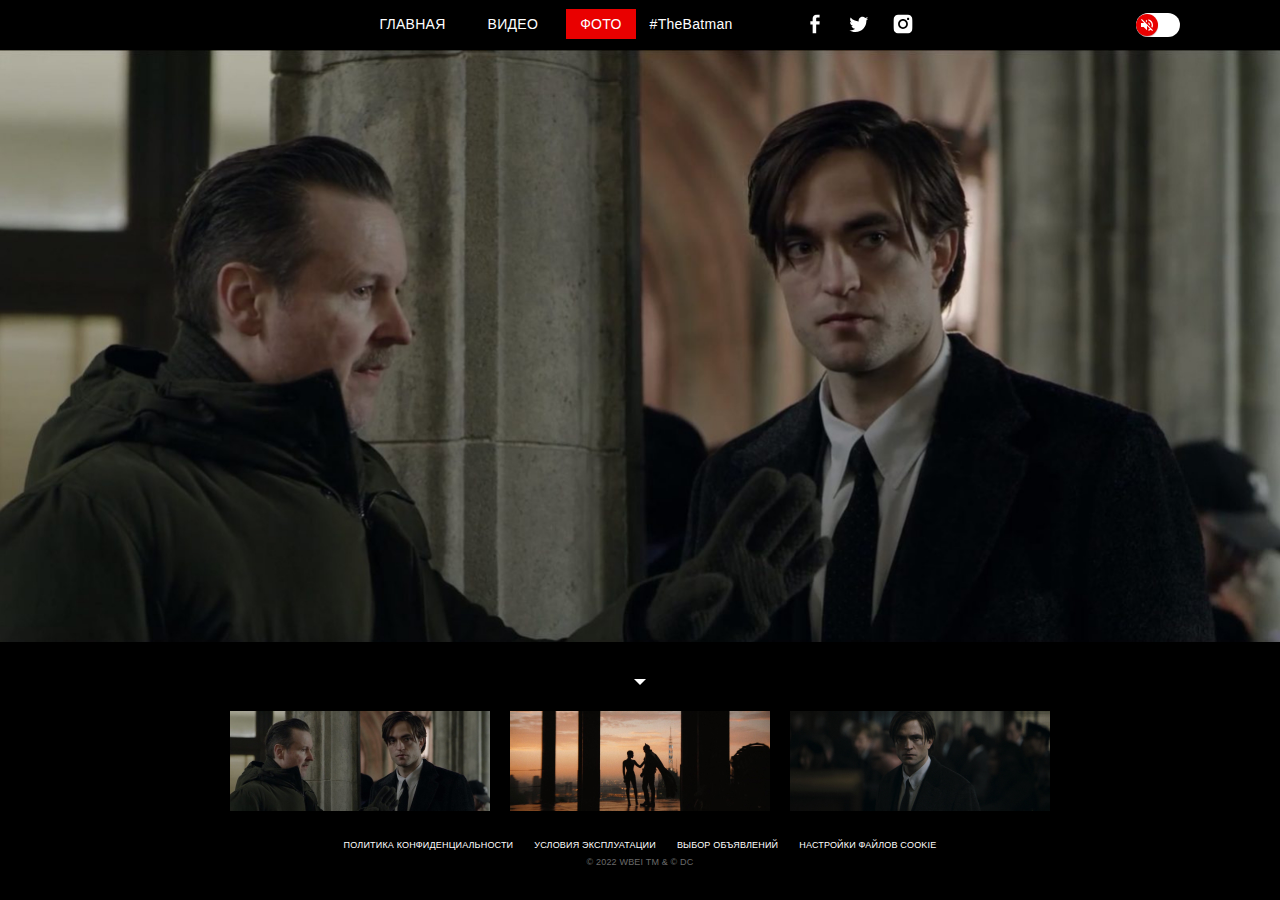
==== photo.html @ 596cf433 "photo&video" ====
<!DOCTYPE html>
<html lang="ru">
<head>
  <meta charset="UTF-8">
  <meta http-equiv="X-UA-Compatible" content="IE=edge">
  <meta name="viewport" content="width=device-width, initial-scale=1.0">
  <title>Batman 2022</title>
  <link rel="stylesheet" href="styles/normalize.css">
  <link
  rel="stylesheet"
  href="styles/swiper-bundle.min.css"/>
  <link rel="stylesheet" href="styles/styles.css">

<script defer src="js/swiper-bundle.min.js"></script>
<script defer src="js/script.js"></script>
</head>
<body>
  <header class="header">
    <button class="burger"></button>
    <nav class="header__navigation navigation navigation-active">
      <button class="navigation__close"></button>
      <ul class="navigation__list">
        <li class="navigation__item">
          <a class="navigation__link" href="index.html">Главная</a>
        </li>
        <li class="navigation__item">
          <a class="navigation__link" href="video.html"> Видео</a>
        </li>
        <li class="navigation__item">
          <a class="navigation__link navigation__link--active">ФОТО</a>
        </li>
      </ul>
      <p class="header__hashtag">#TheBatman</p>

      <ul class="header__social social">
        <li class="social__item">
          <a href="#" class="social__link social__link--fb">
            
          </a></li>
        <li class="social__item">
          <a href="#" class="social__link social__link--twitter">
            
          </a></li>
        <li class="social__item">
          <a href="#" class="social__link social__link--instagram">
          
          </a></li>
      </ul>
    </nav>
    <div class="mute">
      <input class="mute__checkbox" type="checkbox" id="mute">
      <label for="mute" class="mute__label"></label>
    </div> 
  </header>
  
  <main class="main main_slider">
     <div class="slider-main swiper">
       <ul class="slider-main__list swiper-wrapper">
         <li class="slider-main__item swiper-slide">
           <img src="img/photo/photo01.jpg" alt="фото" class="slider-main__img">
         </li>
         <li class="slider-main__item swiper-slide">
           <img src="img/photo/photo02.jpg" alt="фото" class="slider-main__img">
         </li>
         <li class="slider-main__item swiper-slide">
           <img src="img/photo/photo03.jpg" alt="фото" class="slider-main__img">
         </li>
         <li class="slider-main__item swiper-slide">
           <img src="img/photo/photo04.jpg" alt="фото" class="slider-main__img">
         </li>
         <li class="slider-main__item swiper-slide">
           <img src="img/photo/photo05.jpg" alt="фото" class="slider-main__img">
         </li>
       </ul>
     </div>

     <div class="pagination">
       <batton class="pagination__arrow"></batton>

         <div class="slider-thumbs swiper">
           <ul class="slider-thumbs__list swiper-wrapper">
             <li class="slider-thumbs__item swiper-slide">
               <img src="img/photo/photo01-thumbs.jpg" alt="предпросмотр" class="slider-thumbs__img">
             </li>
             <li class="slider-thumbs__item swiper-slide">
               <img src="img/photo/photo02-thumbs.jpg" alt="предпросмотр" class="slider-thumbs__img">
             </li>
             <li class="slider-thumbs__item swiper-slide">
               <img src="img/photo/photo03-thumbs.jpg" alt="предпросмотр" class="slider-thumbs__img">
             </li>
             <li class="slider-thumbs__item swiper-slide">
               <img src="img/photo/photo04-thumbs.jpg" alt="предпросмотр" class="slider-thumbs__img">
             </li>
             <li class="slider-thumbs__item swiper-slide">
               <img src="img/photo/photo05-thumbs.jpg" alt="предпросмотр" class="slider-thumbs__img">
             </li>
           </ul>
         </div>
       

     </div>
  </main>

  <footer class="footer">
    <ul class="footer__links">
      <li><a href="#" class="footer__link">Политика конфиденциальности</a></li>
      <li><a href="#" class="footer__link">Условия эксплуатации</a></li>
      <li><a href="#" class="footer__link">Выбор объявлений</a></li>
      <li><a href="#" class="footer__link">Настройки файлов cookie</a></li>
    </ul>
    <p class="footer__copyright">© 2022 WBEI TM & © DC</p>
  </footer>
  
</body>
</html>
---- styles/styles.css ----
font-face {
  font-family: Roboto;
  font-weight: 400;
  font-display: swap;
  src: local("Roboto"),
    url("../fonts/roboto-v29-latin_cyrillic-regular.woff2") format("woff2"),
    url("../fonts/roboto-v29-latin_cyrillic-regular.woff") format("woff");
}
font-face {
  font-family: Roboto;
  font-weight: 500;
  font-display: swap;
  src: local("Roboto"),
    url("../fonts/roboto-v29-latin_cyrillic-500.woff2") format("woff2"),
    url("../fonts/roboto-v29-latin_cyrillic-500.woff") format("woff");
}

html {
  box-sizing: border-box;
}
*,
*:after,
*:before {
  box-sizing: inherit;
}
body {
  height: 100vh;
  min-height: 230px;
  font-family: Roboto, sans-serif;
  background-color: #000;
  color: #fff;
  display: flex;
  flex-direction: column;
  justify-content: space-between;
}
img {
  max-width: 100%;
  height: auto;
}
button {
  padding: 0;
  cursor: pointer;
}
a {
  color: inherit;
  text-decoration: none;
}
ul {
  list-style: none;
  margin: 0;
  padding: 0;
}
h1,
h2,
h3,
p {
  margin: 0;
}
.burger,
.navigation__close {
  display: none;
}
.header {
  height: 50px;
  padding-top: 9px;
  padding-bottom: 9px;
  position: relative;
}
.navigation {
  display: flex;
  justify-content: center;
  align-items: center;
  font-weight: 500;
  font-size: 14px;
  line-height: 16px;
  letter-spacing: 0.02em;
}
.navigation__list {
  display: flex;
  text-transform: uppercase;
}
.navigation__link {
  padding: 7px 14px;
  display: block;
  margin-right: 14px;
}
.navigation__link--active {
  background-color: #e90000;
}
.header__hashtag {
  margin-right: 70px;
}
.social {
  display: flex;
  /* gap: 20px; */
}
.social__item {
  margin-right: 20px;
}
.social__item:last-child {
  margin-right: 0;
}
.social__link {
  display: block;
  width: 24px;
  height: 24px;
}
.social__link--fb {
  background-image: url("../img/fb.svg");
}
.social__link--twitter {
  background-image: url("../img/tw.svg");
}
.social__link--instagram {
  background-image: url("../img/in.svg");
}
.mute {
  position: absolute;
  right: 100px;
  top: 50%;
  transform: translateY(-50%);
  width: 44px;
  height: 24px;
  overflow: hidden;
  background-color: #fff;
  border-radius: 30px;
}
.mute__checkbox {
  position: relative;
  width: 100%;
  height: 100%;
  padding: 0;
  margin: 0;
  opacity: 0;
  cursor: pointer;
  z-index: 3;
}
.mute__label:before,
.mute__label:after {
  content: "";
  position: absolute;
  top: 1px;
  /* left: 1px; */
  display: block;
  height: 22px;
  width: 22px;
  border-radius: 50%;
  background-color: #e90000;
  box-shadow: 0 1px 1px rgba(69, 2, 2, 0.3);
  transition: left 0.3s ease-in-out, right 0.3s ease-in-out;

  background-repeat: no-repeat;
}

.mute__label:before {
  background-image: url(../img/volume_off.svg);
  background-position: center;
}
.mute__label:after {
  right: -22px;
  left: auto;
  background-image: url(../img/volume-on.svg);
  background-position: right;
  border: 1px solid #000;
}
.mute__checkbox:checked + .mute__label:before {
  left: -22px;
}
.mute__checkbox:checked + .mute__label:after {
  right: 10px;
}

.main {
  flex-grow: 1;
  position: relative;
}
.main-index {
  display: flex;
  align-items: center;
  background-image: url("../img/bg.jpg");
  background-position: top;
  background-size: cover;
  padding-left: 180px;
}
.logo {
  animation: zoomIn;
}

@keyframes zoomIn {
  from {
    transform: scale3d(0, 0, 0);
  }
}

.footer {
  position: relative;
  height: 70px;
  z-index: 500;
  padding: 10px;
  display: flex;
  flex-direction: column;
  align-items: center;
  font-size: 9px;
  line-height: 11px;
  letter-spacing: 0.02em;
  text-transform: uppercase;
}
.footer__copyright {
  color: #6a6a6a;
}
.footer__links {
  display: flex;
  gap: 21px;
  margin-bottom: 6px;
}
.main_slider {
  height: calc(100% - 120px);
}
slider-main {
  height: 100%;
}
.slider-main__item {
  display: flex;
  align-items: center;
  justify-content: center;
}
.pagination {
  padding-left: 20px;
  padding-right: 20px;
  z-index: 400;
  position: absolute;
  bottom: 0;
  left: 0;
  right: 0;
  padding-bottom: 15px;
  background-color: #000;
  min-height: 144px;
  padding-top: 12px;
}
.pagination__arrow {
  display: block;
  margin: 0 auto 20px;
  width: 0;
  height: 0;
  border-left: 6px solid transparent;
  border-right: 6px solid transparent;
  border-bottom: 6px solid transparent;
  border-top: 6px solid #fff;
  background-color: transparent;
  transition: border-top-color 3s ease-in-out;
}
.pagination__arrow:hover {
  border-top-color: #e90000;
}
.slider-thumbs {
  max-width: 820px;
}
.slider-main__video {
  height: 100%;
  width: 100%;
  object-fit: cover;
}
@media (max-width: 1024px) {
  .mute {
    right: 20px;
  }
  main-index {
    padding-left: 60px;
  }
}
@media (max-width: 768px) {
  .header {
    display: flex;
    align-items: center;
    padding-left: 20px;
    padding-right: 20px;
  }
  .burger {
    display: block;
    width: 20px;
    height: 17px;
    background-color: transparent;
    background-image: url("../img/menu.svg");
  }
  .navigation {
    position: fixed;
    top: 0;
    left: 0;
    width: 240px;
    transform: translateX(-240px);
    background-color: #260707;
    flex-direction: column;
    justify-content: flex-start;
    padding-top: 90px;
    text-align: center;
    align-items: stretch;
    transition: transform 0.3s ease-in-out;
  }
  .navigation-active {
    transition: translateX(0);
  }
  .navigation__list {
    flex-direction: column;
    margin-right: 0;
    gap: 6px;
    margin-bottom: 6px;
  }
  .navigation__link {
    padding-top: 12px;
    padding-bottom: 12px;
  }
  .header__hashtag {
    margin-right: 0;
    margin-bottom: 40px;
  }
  .navigation__close {
    position: absolute;
    display: block;
    top: 20px;
    left: 20px;
    width: 16px;
    height: 16px;
    background-image: url("../img/close.svg");
    background-color: transparent;
    border: none;
  }
  .social {
    justify-content: center;
  }
  .main-index {
    padding-left: 30px;
  }
  .logo {
    width: 230px;
  }
  .footer {
    padding-left: 20px;
    padding-right: 20px;
    text-align: center;
  }
  .footer__link {
    margin-bottom: 10px;
  }
}
@media (max-width: 580px) {
  .main-index {
    align-items: flex-end;
    justify-content: center;
    padding-bottom: 64px;
    padding-left: 0;
    background-image: linear-gradient(
        0.11deg,
        rgba(0, 0, 0, 0.76) 32.14%,
        rgba(255, 0, 0, 0) 72.56%
      ),
      url("../img/bg-m.jpg");
  }
  .logo {
    width: 125px;
  }
  .footer {
    height: 50px;
    font-size: 4px;
    line-height: 7px;
  }
  .pagination__arrow {
    margin-bottom: 6px;
  }
  .pagination {
    min-height: 80px;
  }
}
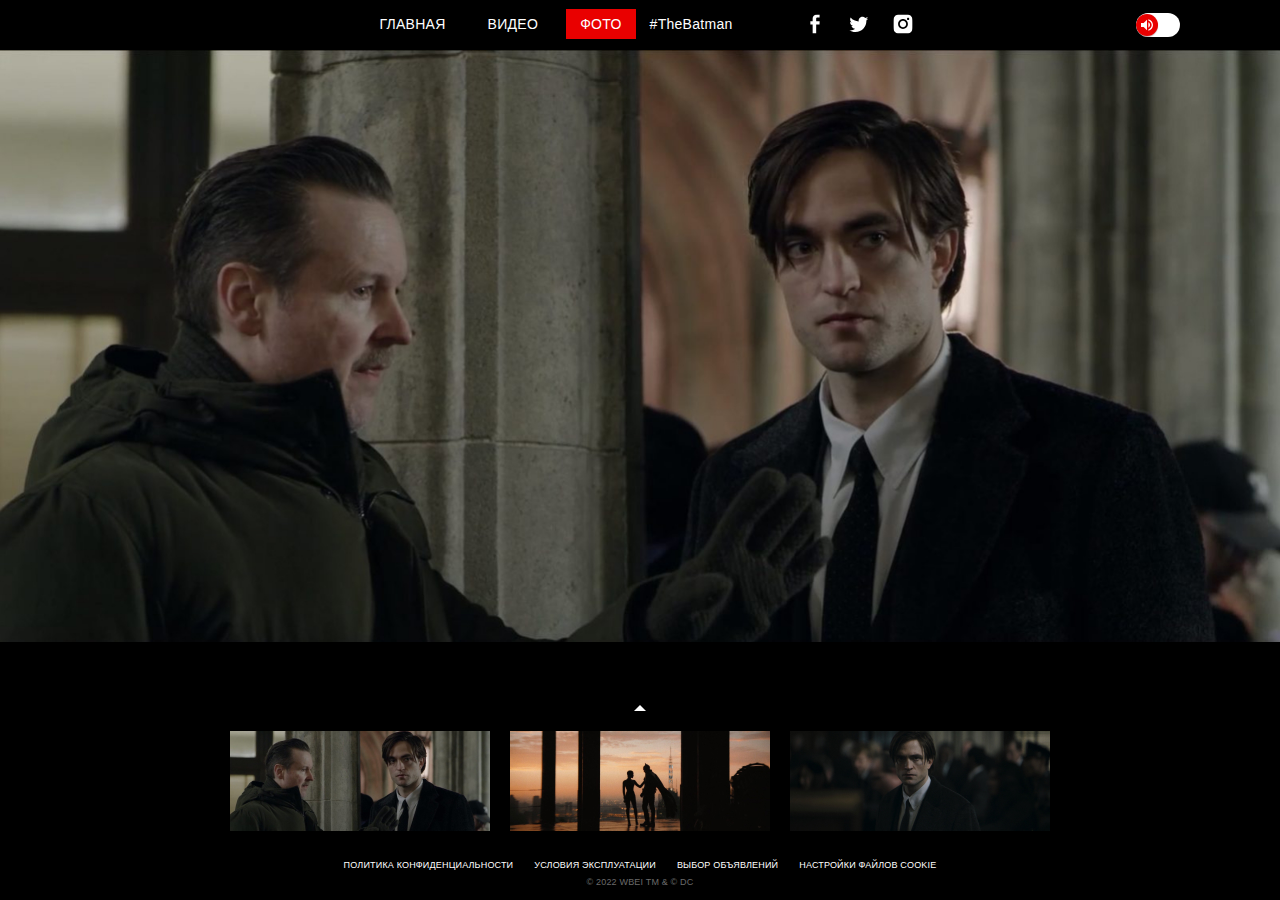
==== commit 0497ad3e: "last fixing" ====
--- a/photo.html
+++ b/photo.html
@@ -4,6 +4,7 @@
   <meta charset="UTF-8">
   <meta http-equiv="X-UA-Compatible" content="IE=edge">
   <meta name="viewport" content="width=device-width, initial-scale=1.0">
+  <link rel="icon" href="img/fav.png" type="image/png">
   <title>Batman 2022</title>
   <link rel="stylesheet" href="styles/normalize.css">
   <link
--- a/styles/styles.css
+++ b/styles/styles.css
@@ -153,15 +153,14 @@
 }
 
 .mute__label:before {
-  background-image: url(../img/volume_off.svg);
+  background-image: url(../img/volume_on.svg);
   background-position: center;
 }
 .mute__label:after {
   right: -22px;
   left: auto;
-  background-image: url(../img/volume-on.svg);
-  background-position: right;
-  border: 1px solid #000;
+  background-image: url(../img/volume_off.svg);
+  background-position: center;
 }
 .mute__checkbox:checked + .mute__label:before {
   left: -22px;
@@ -194,7 +193,7 @@
 
 .footer {
   position: relative;
-  height: 70px;
+  height: 50px;
   z-index: 500;
   padding: 10px;
   display: flex;
@@ -214,7 +213,9 @@
   margin-bottom: 6px;
 }
 .main_slider {
-  height: calc(100% - 120px);
+  height: calc(100% - 100px);
+  overflow: hidden;
+  padding-bottom: 10px;
 }
 slider-main {
   height: 100%;
@@ -236,6 +237,12 @@
   background-color: #000;
   min-height: 144px;
   padding-top: 12px;
+  transform: translateY(calc(100%- 25px));
+  transition: transform 0.5s ease-in-out;
+}
+
+.pagination_active {
+  transform: translateY(0);
 }
 .pagination__arrow {
   display: block;
@@ -244,20 +251,39 @@
   height: 0;
   border-left: 6px solid transparent;
   border-right: 6px solid transparent;
+  border-top: 6px solid transparent;
+  border-bottom: 6px solid #fff;
+  background-color: transparent;
+  transition: border-top-color 3s ease-in-out;
+}
+.pagination_active .pagination__arrow {
   border-bottom: 6px solid transparent;
   border-top: 6px solid #fff;
-  background-color: transparent;
-  transition: border-top-color 3s ease-in-out;
-}
+}
+.pagination__arrow:hover {
+  border-bottom-color: #e90000;
+}
+.pagination_active .pagination__arrow:hover {
+  border-bottom-color: transparent;
+  border-top-color: #e90000;
+}
+
 .pagination__arrow:hover {
   border-top-color: #e90000;
 }
 .slider-thumbs {
   max-width: 820px;
+}
+.slider-main__img {
+  object-fit: cover;
 }
 .slider-main__video {
   height: 100%;
   width: 100%;
+  object-fit: cover;
+}
+.slider-thumbs__img {
+  max-height: 100px;
   object-fit: cover;
 }
 @media (max-width: 1024px) {
@@ -287,17 +313,20 @@
     top: 0;
     left: 0;
     width: 240px;
-    transform: translateX(-240px);
+    /* transform: translateX(-240px); */
     background-color: #260707;
     flex-direction: column;
     justify-content: flex-start;
     padding-top: 90px;
     text-align: center;
     align-items: stretch;
-    transition: transform 0.3s ease-in-out;
+    display: none;
+    /* transition: transform 0.3s ease-in-out; */
   }
   .navigation-active {
-    transition: translateX(0);
+    /* transition: translateX(0); */
+    display: block;
+    z-index: 600;
   }
   .navigation__list {
     flex-direction: column;
